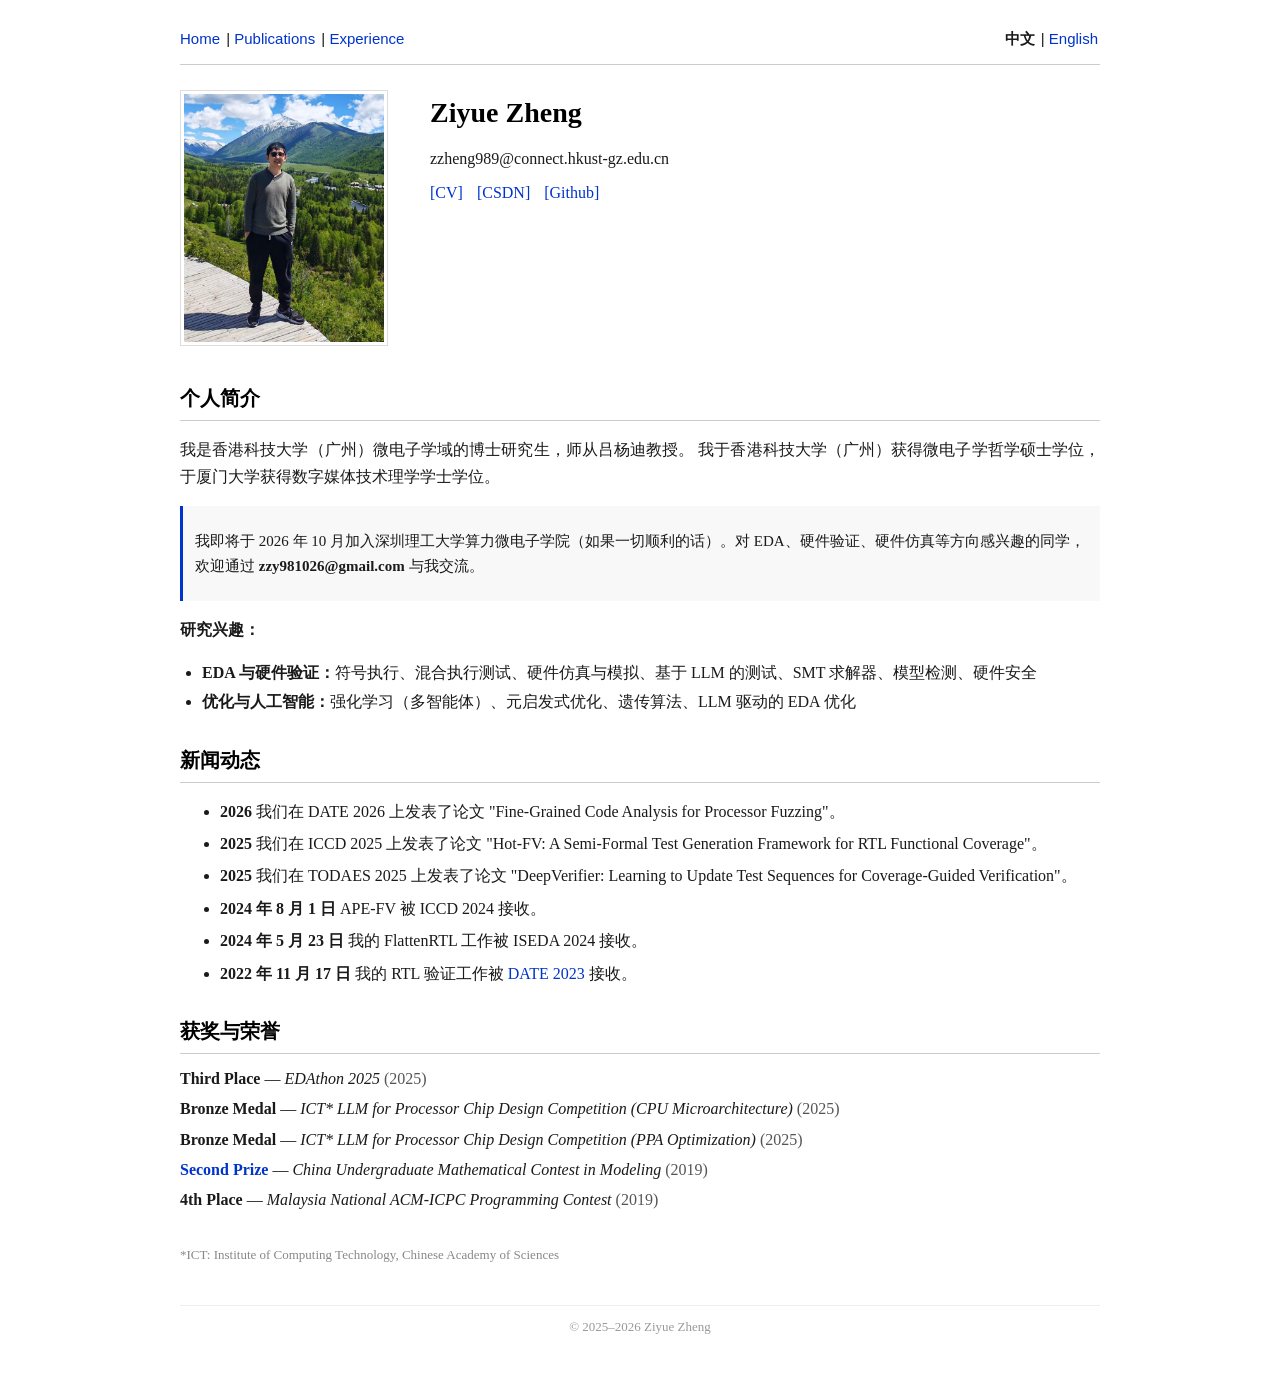
==== index.html @ 9f21223e "Redesign homepage to bilingual (zh/en) minimal academic style - Replaced Bootstrap-based layout with" ====
<!doctype html>
<html lang="zh">
<head>
    <meta charset="utf-8">
    <meta name="viewport" content="width=device-width, initial-scale=1">
    <meta name="keywords" content="Ziyue Zheng, HKUST, EDA, Hardware Verification" />
    <meta name="description" content="Ziyue Zheng's Homepage" />
    <title>Home | Ziyue Zheng</title>
    <link rel="shortcut icon" href="assets/img/favicon.ico" />
    <link rel="stylesheet" href="assets/css/style.css">
</head>
<body>

<div class="container">

<!-- Navigation -->
<nav>
    <a href="index.html">Home</a> |
    <a href="publications.html">Publications</a> |
    <a href="experience.html">Experience</a>
    <span class="lang-nav">
        <a href="#" onclick="setLang('zh'); return false;" class="lang-zh active-lang">中文</a>
        |
        <a href="#" onclick="setLang('en'); return false;" class="lang-en">English</a>
    </span>
</nav>

<!-- Profile (language-independent) -->
<table class="profile-table">
    <tr>
        <td class="photo-cell">
            <img src="assets/img/ziyue-photo.jpeg" alt="Ziyue Zheng" class="portrait">
        </td>
        <td>
            <div class="name">Ziyue Zheng</div>
            <div class="profile-detail">zzheng989@connect.hkust-gz.edu.cn</div>
            <div class="profile-detail" style="margin-top:8px;">
                <a href="assets/cv/Ziyue_ZHENG_CV_EN_CN.pdf" target="_blank">[CV]</a>
                <a href="https://blog.csdn.net/narcissus2_" target="_blank">[CSDN]</a>
                <a href="https://github.com/MrWater98" target="_blank">[Github]</a>
            </div>
        </td>
    </tr>
</table>

<!-- ============ CHINESE CONTENT ============ -->
<div id="lang-zh" data-lang-container class="active">

<div class="section-header">个人简介</div>

<div class="about-text">
    <p>
        我是香港科技大学（广州）微电子学域的博士研究生，师从吕杨迪教授。
        我于香港科技大学（广州）获得微电子学哲学硕士学位，于厦门大学获得数字媒体技术理学学士学位。
    </p>
</div>

<div class="intro-notice">
    <p>
        我即将于 2026 年 10 月加入深圳理工大学算力微电子学院（如果一切顺利的话）。对 EDA、硬件验证、硬件仿真等方向感兴趣的同学，欢迎通过 <strong>zzy981026@gmail.com</strong> 与我交流。
    </p>
</div>

<div class="about-text">
    <p><strong>研究兴趣：</strong></p>
    <ul>
        <li><strong>EDA 与硬件验证：</strong>符号执行、混合执行测试、硬件仿真与模拟、基于 LLM 的测试、SMT 求解器、模型检测、硬件安全</li>
        <li><strong>优化与人工智能：</strong>强化学习（多智能体）、元启发式优化、遗传算法、LLM 驱动的 EDA 优化</li>
    </ul>
</div>

<div class="section-header">新闻动态</div>

<div class="newsblock">
    <ul>
        <li><b>2026</b> 我们在 DATE 2026 上发表了论文 "Fine-Grained Code Analysis for Processor Fuzzing"。</li>
        <li><b>2025</b> 我们在 ICCD 2025 上发表了论文 "Hot-FV: A Semi-Formal Test Generation Framework for RTL Functional Coverage"。</li>
        <li><b>2025</b> 我们在 TODAES 2025 上发表了论文 "DeepVerifier: Learning to Update Test Sequences for Coverage-Guided Verification"。</li>
        <li><b>2024 年 8 月 1 日</b> APE-FV 被 ICCD 2024 接收。</li>
        <li><b>2024 年 5 月 23 日</b> 我的 FlattenRTL 工作被 ISEDA 2024 接收。</li>
        <li><b>2022 年 11 月 17 日</b> 我的 RTL 验证工作被 <a href="https://www.date-conference.com/date-2023-accepted-papers" target="_blank">DATE 2023</a> 接收。</li>
    </ul>
</div>

<div class="section-header">获奖与荣誉</div>

<div class="item-row"><span class="item-title">Third Place</span> — <span class="item-venue">EDAthon 2025</span> <span class="item-date">(2025)</span></div>
<div class="item-row"><span class="item-title">Bronze Medal</span> — <span class="item-venue">ICT* LLM for Processor Chip Design Competition (CPU Microarchitecture)</span> <span class="item-date">(2025)</span></div>
<div class="item-row"><span class="item-title">Bronze Medal</span> — <span class="item-venue">ICT* LLM for Processor Chip Design Competition (PPA Optimization)</span> <span class="item-date">(2025)</span></div>
<div class="item-row"><span class="item-title"><a href="http://www.xmu.edu.my/2019/1205/c18694a389325/page.htm">Second Prize</a></span> — <span class="item-venue">China Undergraduate Mathematical Contest in Modeling</span> <span class="item-date">(2019)</span></div>
<div class="item-row"><span class="item-title">4th Place</span> — <span class="item-venue">Malaysia National ACM-ICPC Programming Contest</span> <span class="item-date">(2019)</span></div>

<div style="margin-top:30px; font-size:13px; color:#888;">
    *ICT: Institute of Computing Technology, Chinese Academy of Sciences
</div>

</div>
<!-- ============ END CHINESE CONTENT ============ -->

<!-- ============ ENGLISH CONTENT ============ -->
<div id="lang-en" data-lang-container>

<div class="section-header">About</div>

<div class="about-text">
    <p>
        I am currently a PhD student in the Microelectronics Thrust at
        <a href="https://hkust-gz.edu.cn/" target="_blank">HKUST(GZ)</a>,
        supervised by
        <a href="https://yangdilyu.people.ust.hk/" target="_blank">Prof. Yangdi Lyu</a>.
        I received my MPhil in Microelectronics from HKUST(GZ) and my Bachelor's degree in Digital Media Technology from Xiamen University.
    </p>
</div>

<div class="intro-notice">
    <p>
        I will be joining the School of Computing and Microelectronics at Shenzhen University of Technology around October 2026 (hopefully!). Those interested in EDA, hardware verification, hardware emulation, or related areas are welcome to reach out at <strong>zzy981026@gmail.com</strong>.
    </p>
</div>

<div class="about-text">
    <p><strong>Research Interests:</strong></p>
    <ul>
        <li><strong>EDA &amp; Hardware Verification:</strong> Symbolic Execution, Concolic Testing, Hardware Simulation &amp; Emulation, LLM-based Testing, SMT Solver, Model Checking, Hardware Security</li>
        <li><strong>Optimization &amp; AI:</strong> Reinforcement Learning (Multi-agent), Meta-heuristic Optimization, Genetic Algorithm, LLM-driven EDA Optimization</li>
    </ul>
</div>

<div class="section-header">News</div>

<div class="newsblock">
    <ul>
        <li><b>2026</b> Our paper on "Fine-Grained Code Analysis for Processor Fuzzing" is accepted in DATE 2026.</li>
        <li><b>2025</b> Our paper on "Hot-FV: A Semi-Formal Test Generation Framework for RTL Functional Coverage" is accepted in ICCD 2025.</li>
        <li><b>2025</b> Our paper on "DeepVerifier: Learning to Update Test Sequences for Coverage-Guided Verification" is accepted in TODAES 2025.</li>
        <li><b>August 1, 2024</b> APE-FV is accepted in ICCD 2024.</li>
        <li><b>May 23, 2024</b> My work on FlattenRTL is accepted in ISEDA 2024.</li>
        <li><b>Nov 17, 2022</b> My work on RTL Validation is accepted in <a href="https://www.date-conference.com/date-2023-accepted-papers" target="_blank">DATE 2023</a>.</li>
    </ul>
</div>

<div class="section-header">Selected Awards</div>

<div class="item-row"><span class="item-title">Third Place</span> — <span class="item-venue">EDAthon 2025</span> <span class="item-date">(2025)</span></div>
<div class="item-row"><span class="item-title">Bronze Medal</span> — <span class="item-venue">ICT* LLM for Processor Chip Design Competition (CPU Microarchitecture)</span> <span class="item-date">(2025)</span></div>
<div class="item-row"><span class="item-title">Bronze Medal</span> — <span class="item-venue">ICT* LLM for Processor Chip Design Competition (PPA Optimization)</span> <span class="item-date">(2025)</span></div>
<div class="item-row"><span class="item-title"><a href="http://www.xmu.edu.my/2019/1205/c18694a389325/page.htm">Second Prize</a></span> — <span class="item-venue">China Undergraduate Mathematical Contest in Modeling</span> <span class="item-date">(2019)</span></div>
<div class="item-row"><span class="item-title">4th Place</span> — <span class="item-venue">Malaysia National ACM-ICPC Programming Contest</span> <span class="item-date">(2019)</span></div>

<div style="margin-top:30px; font-size:13px; color:#888;">
    *ICT: Institute of Computing Technology, Chinese Academy of Sciences
</div>

</div>
<!-- ============ END ENGLISH CONTENT ============ -->

<div class="footer">
    &copy; 2025&ndash;2026 Ziyue Zheng
</div>

</div>

<script src="assets/js/style.js"></script>
</body>
</html>
---- assets/css/style.css ----
/* ===== Minimal Academic Homepage Style ===== */

body {
    font-family: Georgia, "Times New Roman", Times, serif;
    font-size: 16px;
    line-height: 1.65;
    color: #1a1a1a;
    background: #fff;
    margin: 0;
    padding: 0;
}

.container {
    max-width: 920px;
    margin: 0 auto;
    padding: 15px 30px 60px 30px;
}

/* === Navigation === */
nav {
    border-bottom: 1px solid #ccc;
    padding: 12px 0;
    margin-bottom: 25px;
    font-family: Arial, Helvetica, sans-serif;
    font-size: 15px;
}

nav a {
    margin-right: 2px;
    color: #0033cc;
    text-decoration: none;
}

nav a:hover {
    color: #cc0000;
    text-decoration: underline;
}

nav .lang-nav {
    float: right;
}

nav .lang-nav a.active-lang {
    color: #1a1a1a;
    font-weight: bold;
    cursor: default;
    text-decoration: none;
}

/* === Links === */
a {
    color: #0033cc;
    text-decoration: none;
}
a:visited {
    color: #551a8b;
}
a:hover {
    color: #cc0000;
    text-decoration: underline;
}

/* === Headings === */
h1 {
    font-size: 28px;
    font-weight: bold;
    margin: 0 0 8px 0;
    color: #000;
}

h2 {
    font-size: 20px;
    font-weight: normal;
    margin: 0 0 4px 0;
    color: #333;
}

h3 {
    font-size: 18px;
    font-weight: bold;
    margin: 0 0 4px 0;
    color: #000;
}

/* === Profile Section === */
.profile-table {
    width: 100%;
    border-collapse: collapse;
    margin-bottom: 25px;
}

.profile-table td {
    vertical-align: top;
    padding: 0;
}

.photo-cell {
    width: 220px;
    padding-right: 30px !important;
}

.portrait {
    width: 200px;
    border: 1px solid #ddd;
    padding: 3px;
}

.name {
    font-size: 28px;
    font-weight: bold;
    color: #000;
    margin-bottom: 10px;
}

.profile-detail {
    margin: 3px 0;
    font-size: 16px;
}

.profile-detail a {
    margin-right: 10px;
}

/* === Section Headers === */
.section-header {
    font-size: 20px;
    font-weight: bold;
    color: #000;
    border-bottom: 1px solid #ccc;
    padding-bottom: 5px;
    margin: 28px 0 12px 0;
    font-family: Arial, Helvetica, sans-serif;
}

/* === About === */
.about-text {
    text-align: justify;
    margin-bottom: 12px;
}

.about-text ul {
    margin: 6px 0;
    padding-left: 22px;
}

.about-text li {
    margin-bottom: 3px;
}

/* === News === */
.newsblock {
    margin: 8px 0 12px 0;
}

.newsblock li {
    margin-bottom: 6px;
}

/* === Awards / Item rows === */
.item-row {
    margin: 4px 0;
}

.item-title {
    font-weight: bold;
}

.item-venue {
    font-style: italic;
}

.item-date {
    color: #555;
}

/* === Publications === */
.pub-year {
    font-size: 18px;
    font-weight: bold;
    color: #8b0000;
    margin: 22px 0 8px 0;
    border-bottom: 1px dotted #ddd;
    padding-bottom: 3px;
}

.pub-entry {
    margin: 10px 0 14px 0;
}

.pub-title {
    font-weight: bold;
    font-size: 16px;
}

.pub-authors {
    font-size: 15px;
    color: #333;
}

.pub-venue {
    font-size: 15px;
    color: #555;
}

.pub-title a {
    color: #1a1a1a;
}

.pub-title a:hover {
    color: #cc0000;
}

/* === Experience === */
.exp-entry {
    margin: 12px 0;
}

.exp-position {
    font-weight: bold;
    color: #0033cc;
    font-size: 16px;
}

.exp-affiliation {
    font-style: italic;
    color: #333;
}

.exp-time {
    color: #666;
    font-size: 14px;
}

.exp-description {
    margin: 3px 0 0 0;
    text-align: justify;
}

/* === Service === */
.service-entry {
    margin: 10px 0;
}

.service-title {
    font-weight: bold;
}

.service-detail {
    color: #555;
}

/* === Skills === */
.skills p {
    margin: 4px 0;
}

/* === Introduction notice (joining SUT) === */
.intro-notice {
    background: #f8f8f8;
    border-left: 3px solid #0033cc;
    padding: 8px 12px;
    margin: 12px 0;
    font-size: 15px;
}

/* === Language toggle === */
[data-lang-container] {
    display: none;
}
[data-lang-container].active {
    display: block;
}

/* === Footer === */
.footer {
    margin-top: 40px;
    padding-top: 10px;
    border-top: 1px solid #eee;
    font-size: 13px;
    color: #999;
    text-align: center;
}

/* === Responsive === */
@media (max-width: 640px) {
    .container {
        padding: 10px 15px 40px 15px;
    }
    .profile-table, .profile-table tbody, .profile-table tr, .profile-table td {
        display: block;
    }
    .photo-cell {
        width: auto;
        padding-right: 0 !important;
        text-align: center;
        margin-bottom: 15px;
    }
    .portrait {
        width: 160px;
    }
    nav .lang-nav {
        float: none;
        display: block;
        margin-top: 5px;
    }
}
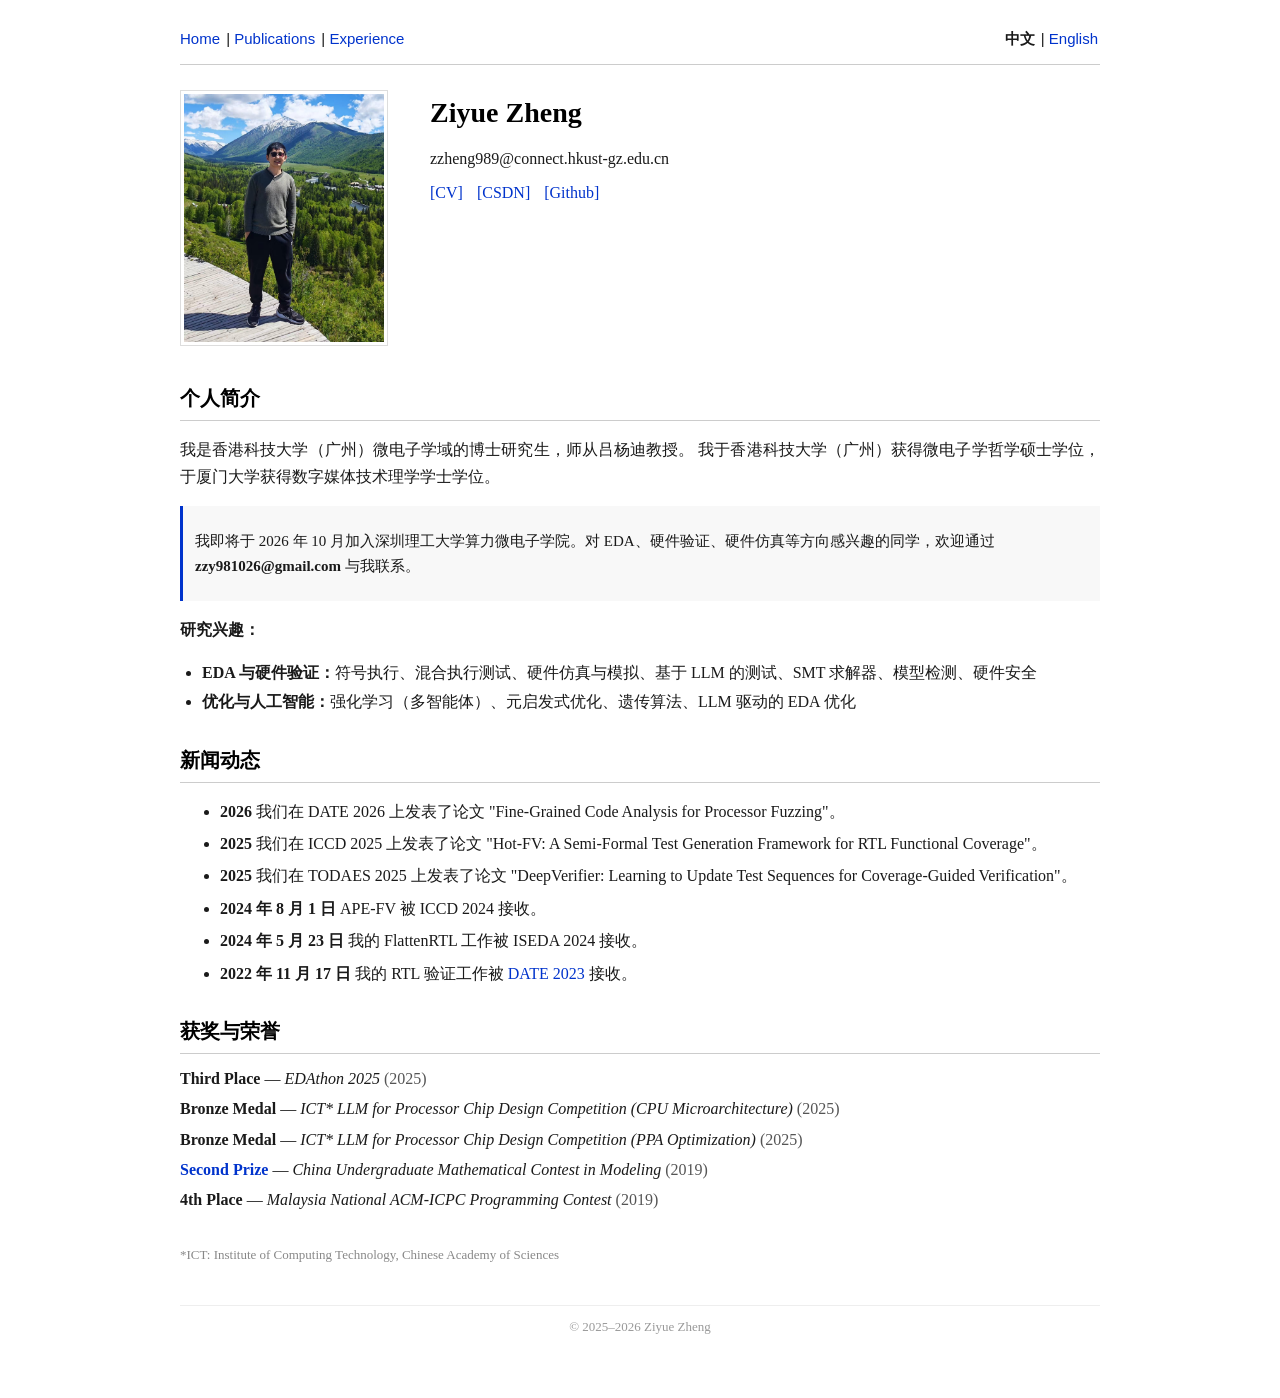
==== commit 8a78db1c: "Revise joining notice: remove qualifier, use 联系 instead of 交流" ====
--- a/index.html
+++ b/index.html
@@ -57,7 +57,7 @@
 
 <div class="intro-notice">
     <p>
-        我即将于 2026 年 10 月加入深圳理工大学算力微电子学院（如果一切顺利的话）。对 EDA、硬件验证、硬件仿真等方向感兴趣的同学，欢迎通过 <strong>zzy981026@gmail.com</strong> 与我交流。
+        我即将于 2026 年 10 月加入深圳理工大学算力微电子学院。对 EDA、硬件验证、硬件仿真等方向感兴趣的同学，欢迎通过 <strong>zzy981026@gmail.com</strong> 与我联系。
     </p>
 </div>
 
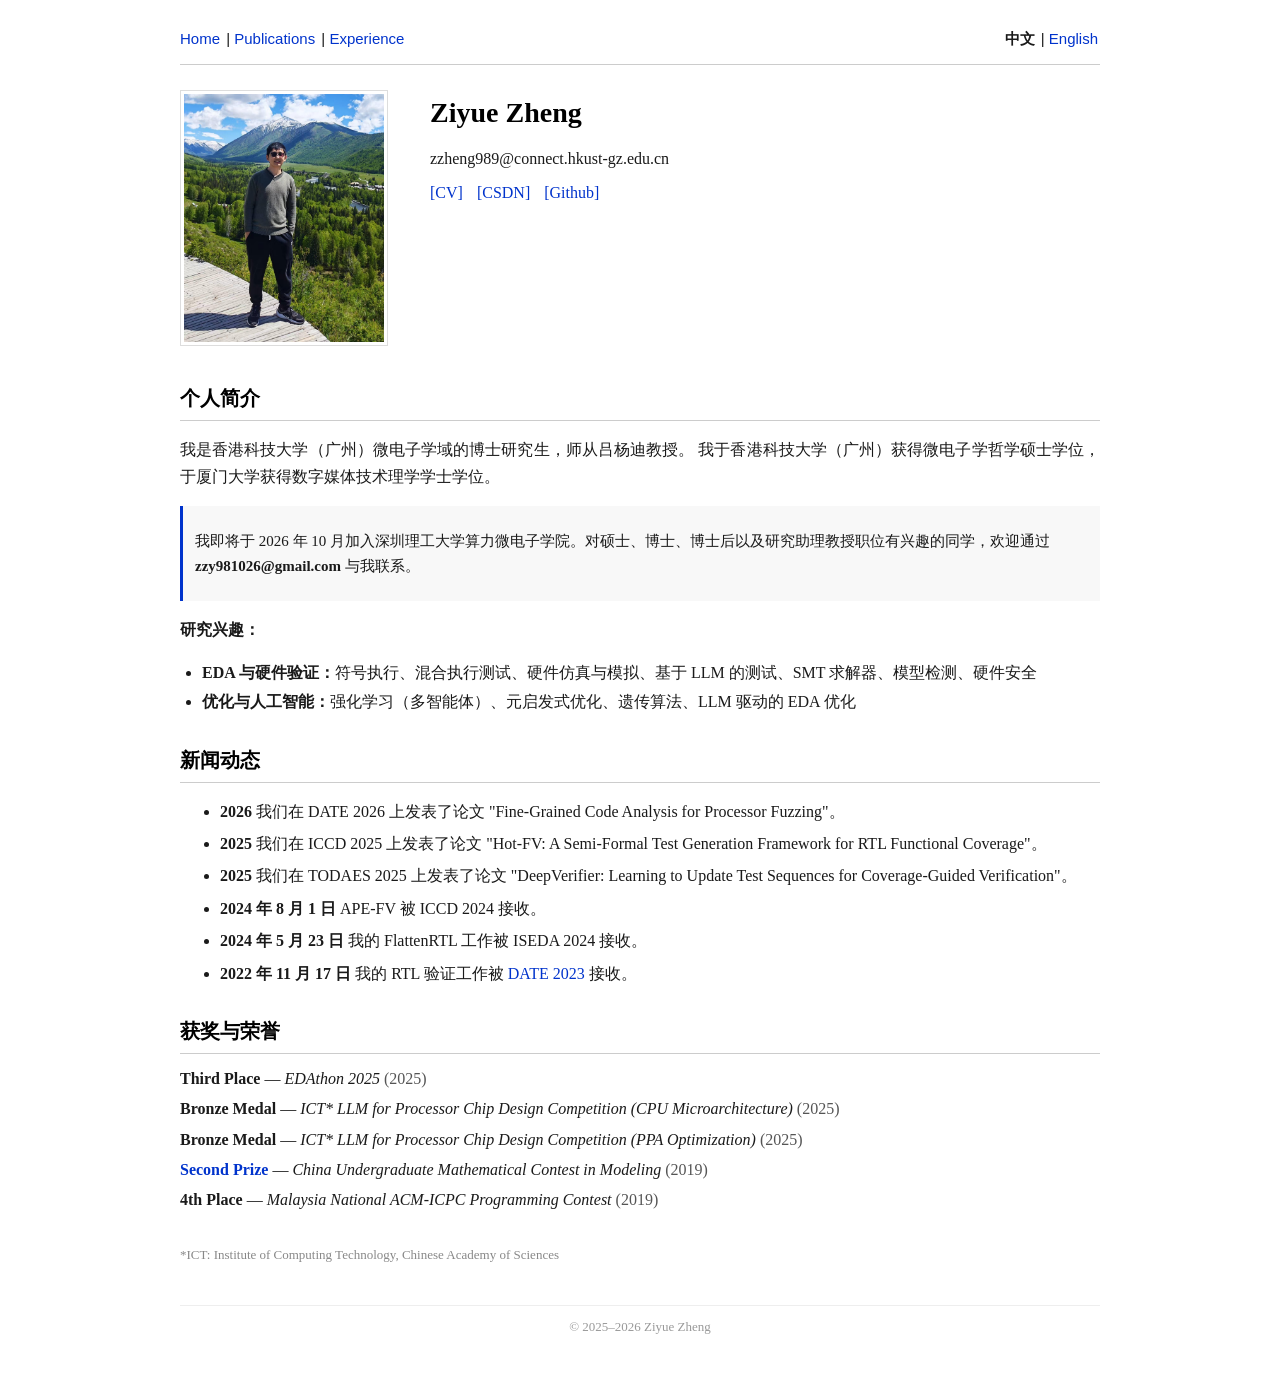
==== commit 1e444f83: "Mention specific positions in joining notice (MS/PhD/Postdoc/RAP)" ====
--- a/index.html
+++ b/index.html
@@ -57,7 +57,7 @@
 
 <div class="intro-notice">
     <p>
-        我即将于 2026 年 10 月加入深圳理工大学算力微电子学院。对 EDA、硬件验证、硬件仿真等方向感兴趣的同学，欢迎通过 <strong>zzy981026@gmail.com</strong> 与我联系。
+        我即将于 2026 年 10 月加入深圳理工大学算力微电子学院。对硕士、博士、博士后以及研究助理教授职位有兴趣的同学，欢迎通过 <strong>zzy981026@gmail.com</strong> 与我联系。
     </p>
 </div>
 
@@ -114,7 +114,7 @@
 
 <div class="intro-notice">
     <p>
-        I will be joining the School of Computing and Microelectronics at Shenzhen University of Technology around October 2026 (hopefully!). Those interested in EDA, hardware verification, hardware emulation, or related areas are welcome to reach out at <strong>zzy981026@gmail.com</strong>.
+        I will be joining the School of Computing and Microelectronics at Shenzhen University of Technology around October 2026. Those interested in MS, PhD, Postdoctoral, or Research Assistant Professor positions are welcome to reach out at <strong>zzy981026@gmail.com</strong>.
     </p>
 </div>
 
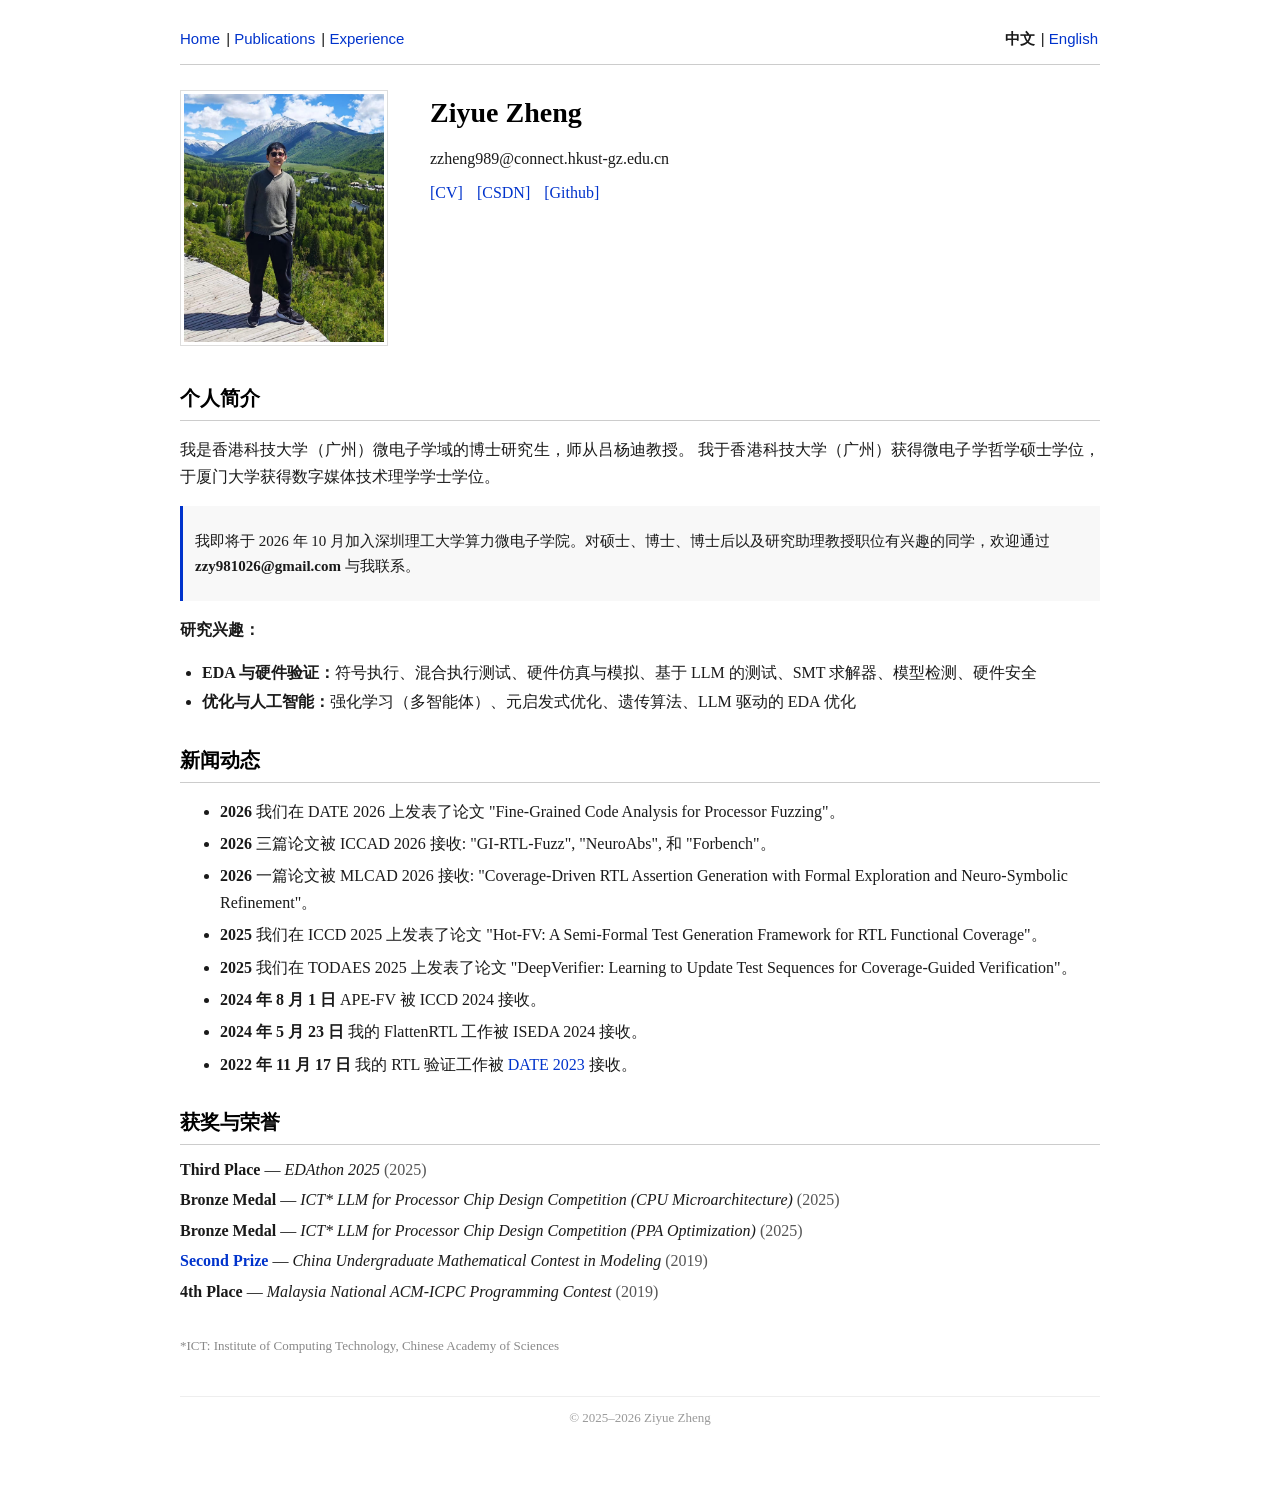
==== commit 86a0d973: "Update publications: 3 ICCAD 2026 + 1 MLCAD 2026 accepted, and update CV Co-Authored-By: DeepSeek-V4" ====
--- a/index.html
+++ b/index.html
@@ -74,6 +74,8 @@
 <div class="newsblock">
     <ul>
         <li><b>2026</b> 我们在 DATE 2026 上发表了论文 "Fine-Grained Code Analysis for Processor Fuzzing"。</li>
+        <li><b>2026</b> 三篇论文被 ICCAD 2026 接收: "GI-RTL-Fuzz", "NeuroAbs", 和 "Forbench"。</li>
+        <li><b>2026</b> 一篇论文被 MLCAD 2026 接收: "Coverage-Driven RTL Assertion Generation with Formal Exploration and Neuro-Symbolic Refinement"。</li>
         <li><b>2025</b> 我们在 ICCD 2025 上发表了论文 "Hot-FV: A Semi-Formal Test Generation Framework for RTL Functional Coverage"。</li>
         <li><b>2025</b> 我们在 TODAES 2025 上发表了论文 "DeepVerifier: Learning to Update Test Sequences for Coverage-Guided Verification"。</li>
         <li><b>2024 年 8 月 1 日</b> APE-FV 被 ICCD 2024 接收。</li>
@@ -131,6 +133,8 @@
 <div class="newsblock">
     <ul>
         <li><b>2026</b> Our paper on "Fine-Grained Code Analysis for Processor Fuzzing" is accepted in DATE 2026.</li>
+        <li><b>2026</b> Three papers are accepted in ICCAD 2026: "GI-RTL-Fuzz", "NeuroAbs", and "Forbench".</li>
+        <li><b>2026</b> One paper is accepted in MLCAD 2026: "Coverage-Driven RTL Assertion Generation with Formal Exploration and Neuro-Symbolic Refinement".</li>
         <li><b>2025</b> Our paper on "Hot-FV: A Semi-Formal Test Generation Framework for RTL Functional Coverage" is accepted in ICCD 2025.</li>
         <li><b>2025</b> Our paper on "DeepVerifier: Learning to Update Test Sequences for Coverage-Guided Verification" is accepted in TODAES 2025.</li>
         <li><b>August 1, 2024</b> APE-FV is accepted in ICCD 2024.</li>
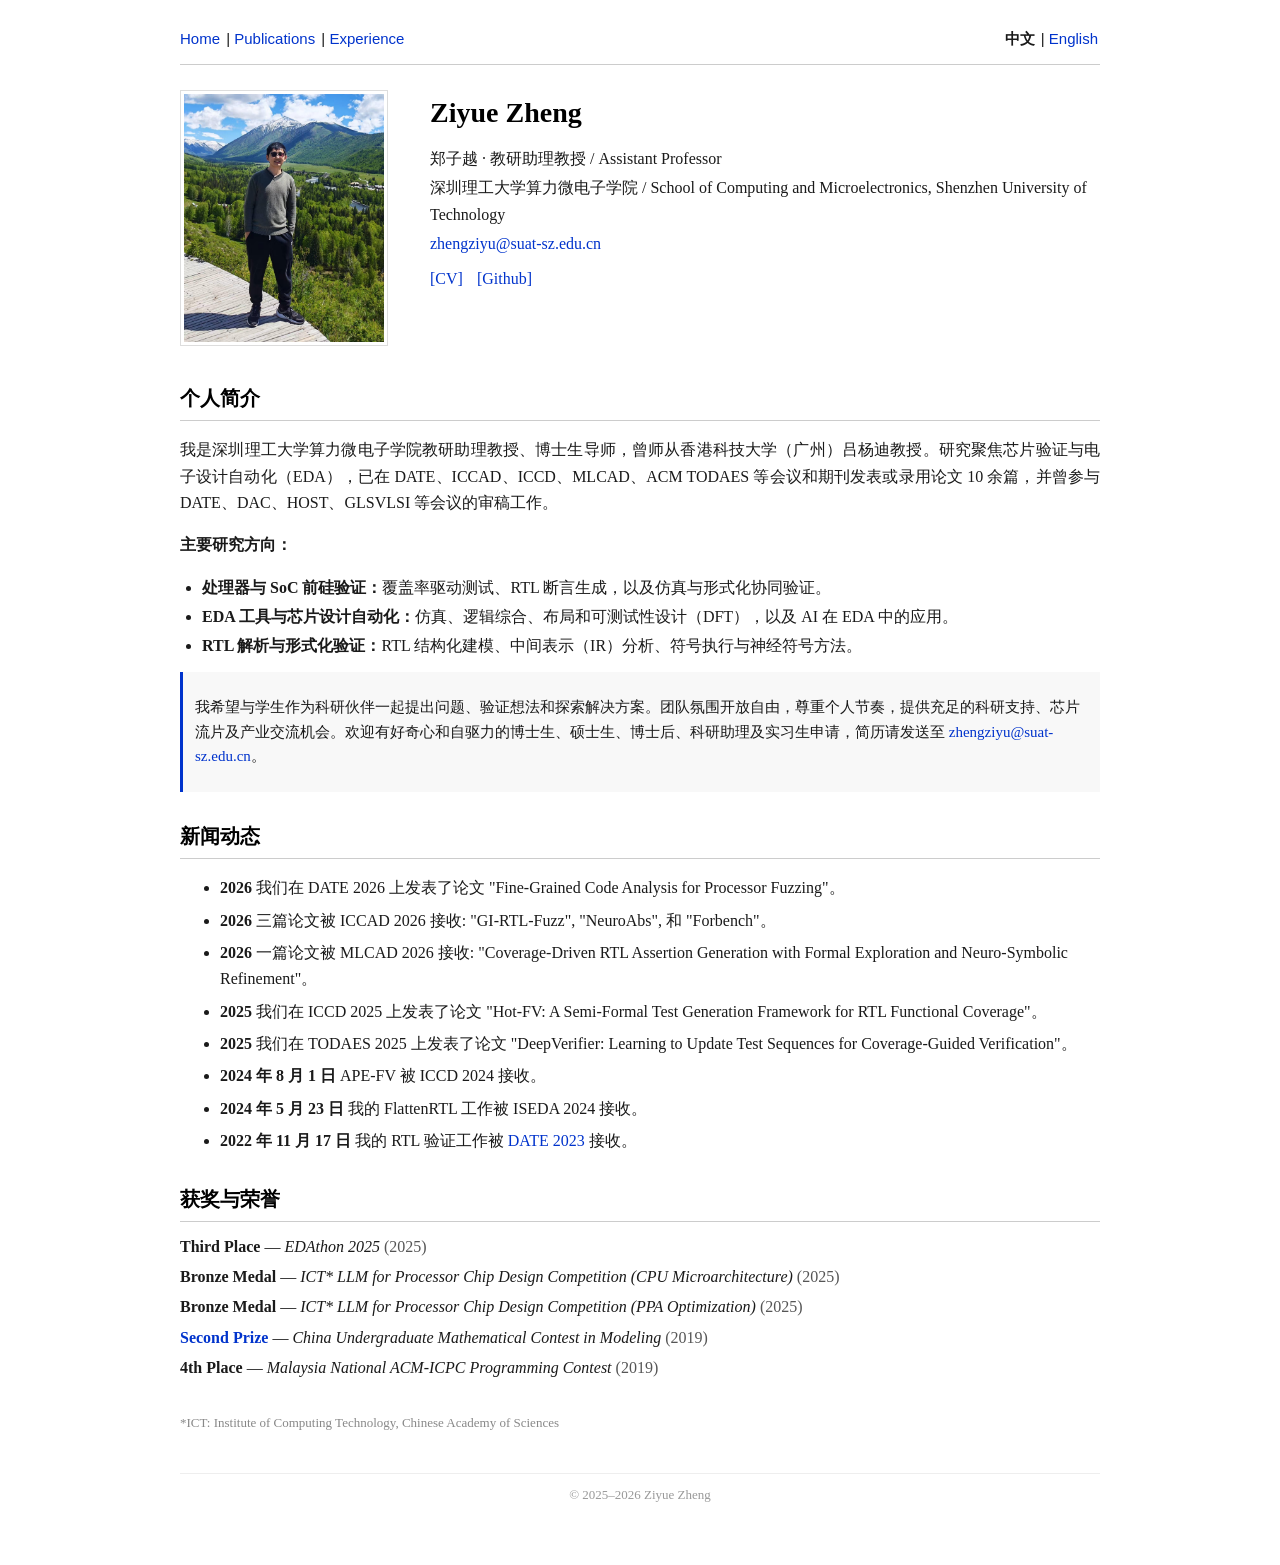
==== commit 2400c804: "Update homepage biography and contact details" ====
--- a/index.html
+++ b/index.html
@@ -3,8 +3,8 @@
 <head>
     <meta charset="utf-8">
     <meta name="viewport" content="width=device-width, initial-scale=1">
-    <meta name="keywords" content="Ziyue Zheng, HKUST, EDA, Hardware Verification" />
-    <meta name="description" content="Ziyue Zheng's Homepage" />
+    <meta name="keywords" content="Ziyue Zheng, 郑子越, Shenzhen University of Technology, EDA, Chip Verification" />
+    <meta name="description" content="Ziyue Zheng's homepage: chip verification and electronic design automation research at Shenzhen University of Technology." />
     <title>Home | Ziyue Zheng</title>
     <link rel="shortcut icon" href="assets/img/favicon.ico" />
     <link rel="stylesheet" href="assets/css/style.css">
@@ -33,10 +33,11 @@
         </td>
         <td>
             <div class="name">Ziyue Zheng</div>
-            <div class="profile-detail">zzheng989@connect.hkust-gz.edu.cn</div>
+            <div class="profile-detail">郑子越 · 教研助理教授 / Assistant Professor</div>
+            <div class="profile-detail">深圳理工大学算力微电子学院 / School of Computing and Microelectronics, Shenzhen University of Technology</div>
+            <div class="profile-detail"><a href="mailto:zhengziyu@suat-sz.edu.cn">zhengziyu@suat-sz.edu.cn</a></div>
             <div class="profile-detail" style="margin-top:8px;">
                 <a href="assets/cv/Ziyue_ZHENG_CV_EN_CN.pdf" target="_blank">[CV]</a>
-                <a href="https://blog.csdn.net/narcissus2_" target="_blank">[CSDN]</a>
                 <a href="https://github.com/MrWater98" target="_blank">[Github]</a>
             </div>
         </td>
@@ -50,23 +51,23 @@
 
 <div class="about-text">
     <p>
-        我是香港科技大学（广州）微电子学域的博士研究生，师从吕杨迪教授。
-        我于香港科技大学（广州）获得微电子学哲学硕士学位，于厦门大学获得数字媒体技术理学学士学位。
+        我是深圳理工大学算力微电子学院教研助理教授、博士生导师，曾师从香港科技大学（广州）吕杨迪教授。研究聚焦芯片验证与电子设计自动化（EDA），已在 DATE、ICCAD、ICCD、MLCAD、ACM TODAES 等会议和期刊发表或录用论文 10 余篇，并曾参与 DATE、DAC、HOST、GLSVLSI 等会议的审稿工作。
     </p>
+</div>
+
+<div class="about-text">
+    <p><strong>主要研究方向：</strong></p>
+    <ul>
+        <li><strong>处理器与 SoC 前硅验证：</strong>覆盖率驱动测试、RTL 断言生成，以及仿真与形式化协同验证。</li>
+        <li><strong>EDA 工具与芯片设计自动化：</strong>仿真、逻辑综合、布局和可测试性设计（DFT），以及 AI 在 EDA 中的应用。</li>
+        <li><strong>RTL 解析与形式化验证：</strong>RTL 结构化建模、中间表示（IR）分析、符号执行与神经符号方法。</li>
+    </ul>
 </div>
 
 <div class="intro-notice">
     <p>
-        我即将于 2026 年 10 月加入深圳理工大学算力微电子学院。对硕士、博士、博士后以及研究助理教授职位有兴趣的同学，欢迎通过 <strong>zzy981026@gmail.com</strong> 与我联系。
+        我希望与学生作为科研伙伴一起提出问题、验证想法和探索解决方案。团队氛围开放自由，尊重个人节奏，提供充足的科研支持、芯片流片及产业交流机会。欢迎有好奇心和自驱力的博士生、硕士生、博士后、科研助理及实习生申请，简历请发送至 <a href="mailto:zhengziyu@suat-sz.edu.cn">zhengziyu@suat-sz.edu.cn</a>。
     </p>
-</div>
-
-<div class="about-text">
-    <p><strong>研究兴趣：</strong></p>
-    <ul>
-        <li><strong>EDA 与硬件验证：</strong>符号执行、混合执行测试、硬件仿真与模拟、基于 LLM 的测试、SMT 求解器、模型检测、硬件安全</li>
-        <li><strong>优化与人工智能：</strong>强化学习（多智能体）、元启发式优化、遗传算法、LLM 驱动的 EDA 优化</li>
-    </ul>
 </div>
 
 <div class="section-header">新闻动态</div>
@@ -106,26 +107,23 @@
 
 <div class="about-text">
     <p>
-        I am currently a PhD student in the Microelectronics Thrust at
-        <a href="https://hkust-gz.edu.cn/" target="_blank">HKUST(GZ)</a>,
-        supervised by
-        <a href="https://yangdilyu.people.ust.hk/" target="_blank">Prof. Yangdi Lyu</a>.
-        I received my MPhil in Microelectronics from HKUST(GZ) and my Bachelor's degree in Digital Media Technology from Xiamen University.
-    </p>
-</div>
-
-<div class="intro-notice">
-    <p>
-        I will be joining the School of Computing and Microelectronics at Shenzhen University of Technology around October 2026. Those interested in MS, PhD, Postdoctoral, or Research Assistant Professor positions are welcome to reach out at <strong>zzy981026@gmail.com</strong>.
+        I am an Assistant Professor and Ph.D. Advisor in the School of Computing and Microelectronics at Shenzhen University of Technology. I previously worked under the supervision of <a href="https://yangdilyu.people.ust.hk/" target="_blank">Prof. Yangdi Lyu</a> at HKUST(GZ). My research focuses on chip verification and electronic design automation (EDA). I have published or had accepted more than 10 papers at venues including DATE, ICCAD, ICCD, MLCAD, and ACM TODAES, and have reviewed for DATE, DAC, HOST, and GLSVLSI.
     </p>
 </div>
 
 <div class="about-text">
     <p><strong>Research Interests:</strong></p>
     <ul>
-        <li><strong>EDA &amp; Hardware Verification:</strong> Symbolic Execution, Concolic Testing, Hardware Simulation &amp; Emulation, LLM-based Testing, SMT Solver, Model Checking, Hardware Security</li>
-        <li><strong>Optimization &amp; AI:</strong> Reinforcement Learning (Multi-agent), Meta-heuristic Optimization, Genetic Algorithm, LLM-driven EDA Optimization</li>
+        <li><strong>Pre-silicon verification of processors and SoCs:</strong> Coverage-driven testing, RTL assertion generation, and combined simulation and formal verification.</li>
+        <li><strong>EDA tools and chip design automation:</strong> Simulation, logic synthesis, placement, design for testability (DFT), and AI for EDA.</li>
+        <li><strong>RTL parsing and formal verification:</strong> Structured RTL modeling, intermediate representation (IR) analysis, symbolic execution, and neuro-symbolic methods.</li>
     </ul>
+</div>
+
+<div class="intro-notice">
+    <p>
+        I see advising as a research partnership: asking questions, testing ideas, and exploring solutions together. Our group offers an open, flexible environment, strong research support, chip tape-out opportunities, and industry connections. We welcome curious and self-motivated Ph.D. and master's students, postdoctoral researchers, research assistants, and interns. Please send your CV to <a href="mailto:zhengziyu@suat-sz.edu.cn">zhengziyu@suat-sz.edu.cn</a>.
+    </p>
 </div>
 
 <div class="section-header">News</div>
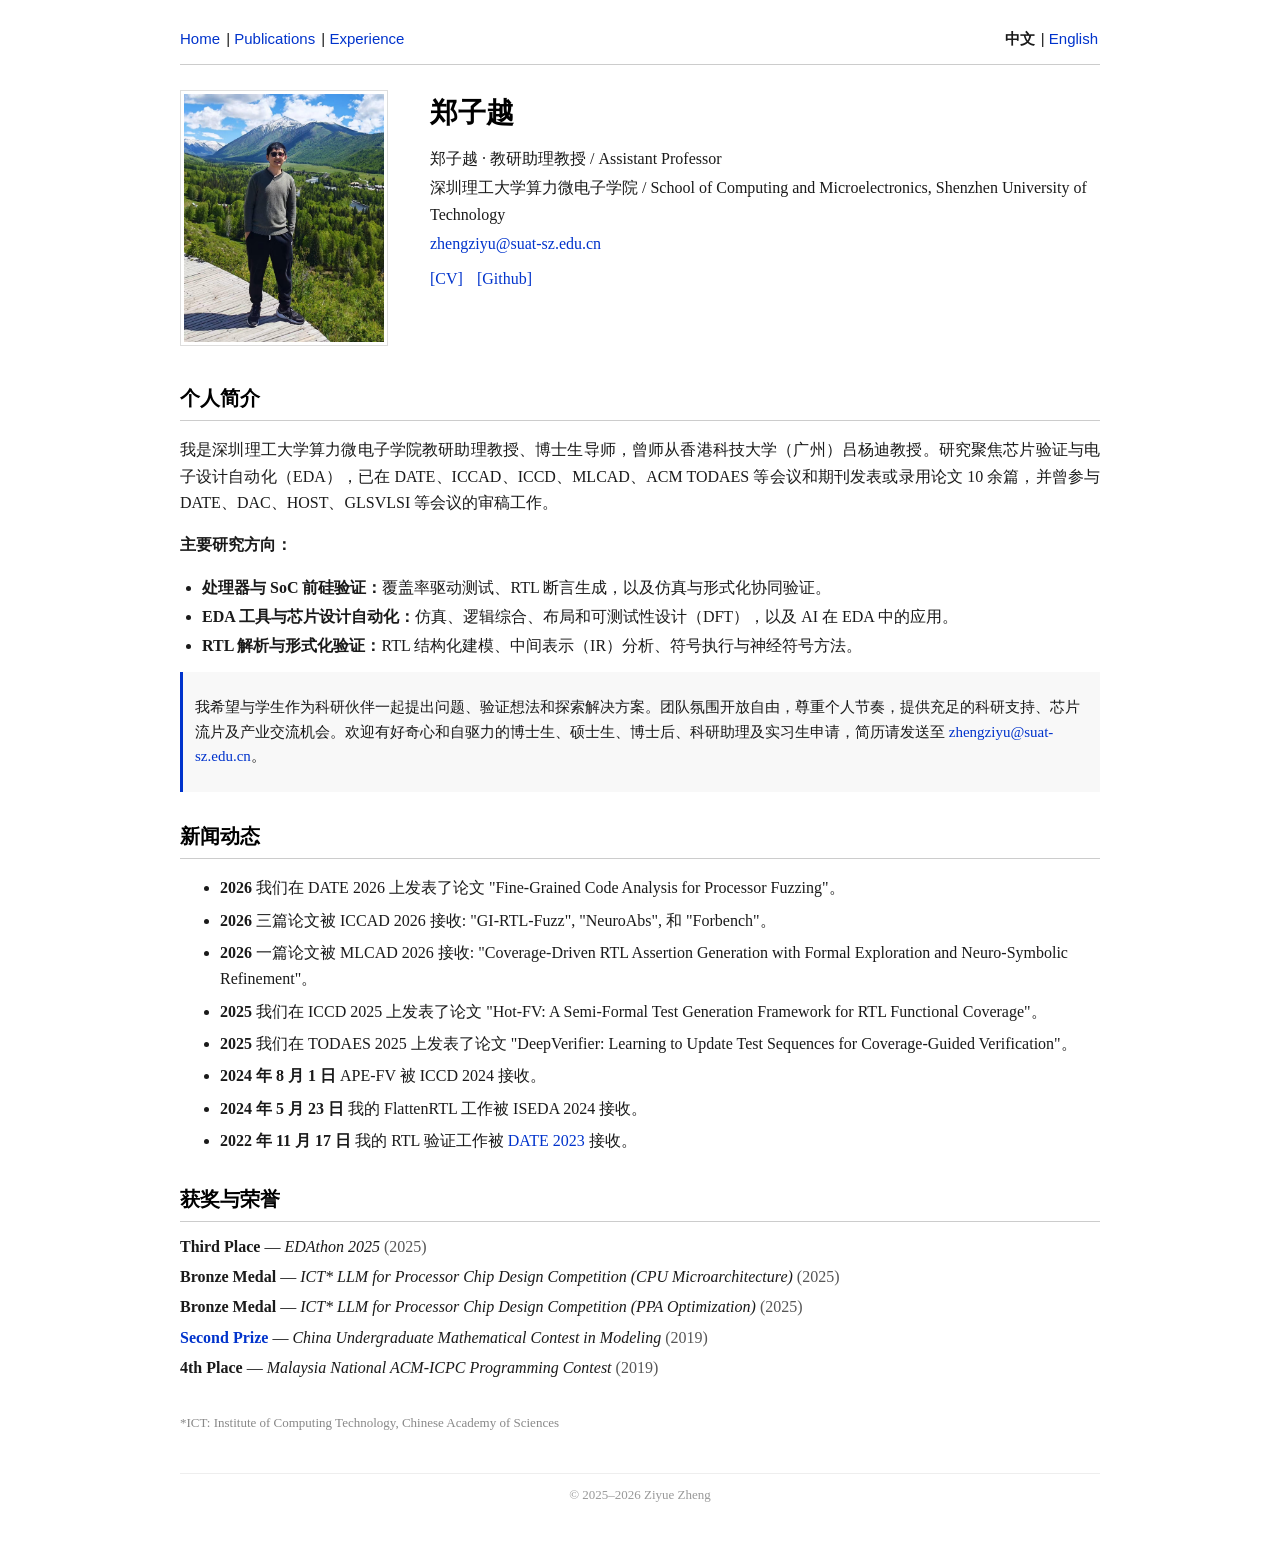
==== commit 50b345d0: "Update bilingual name and academic experience" ====
--- a/index.html
+++ b/index.html
@@ -32,7 +32,7 @@
             <img src="assets/img/ziyue-photo.jpeg" alt="Ziyue Zheng" class="portrait">
         </td>
         <td>
-            <div class="name">Ziyue Zheng</div>
+            <div class="name"><span data-lang-name="zh">郑子越</span><span data-lang-name="en" hidden>Ziyue Zheng</span></div>
             <div class="profile-detail">郑子越 · 教研助理教授 / Assistant Professor</div>
             <div class="profile-detail">深圳理工大学算力微电子学院 / School of Computing and Microelectronics, Shenzhen University of Technology</div>
             <div class="profile-detail"><a href="mailto:zhengziyu@suat-sz.edu.cn">zhengziyu@suat-sz.edu.cn</a></div>
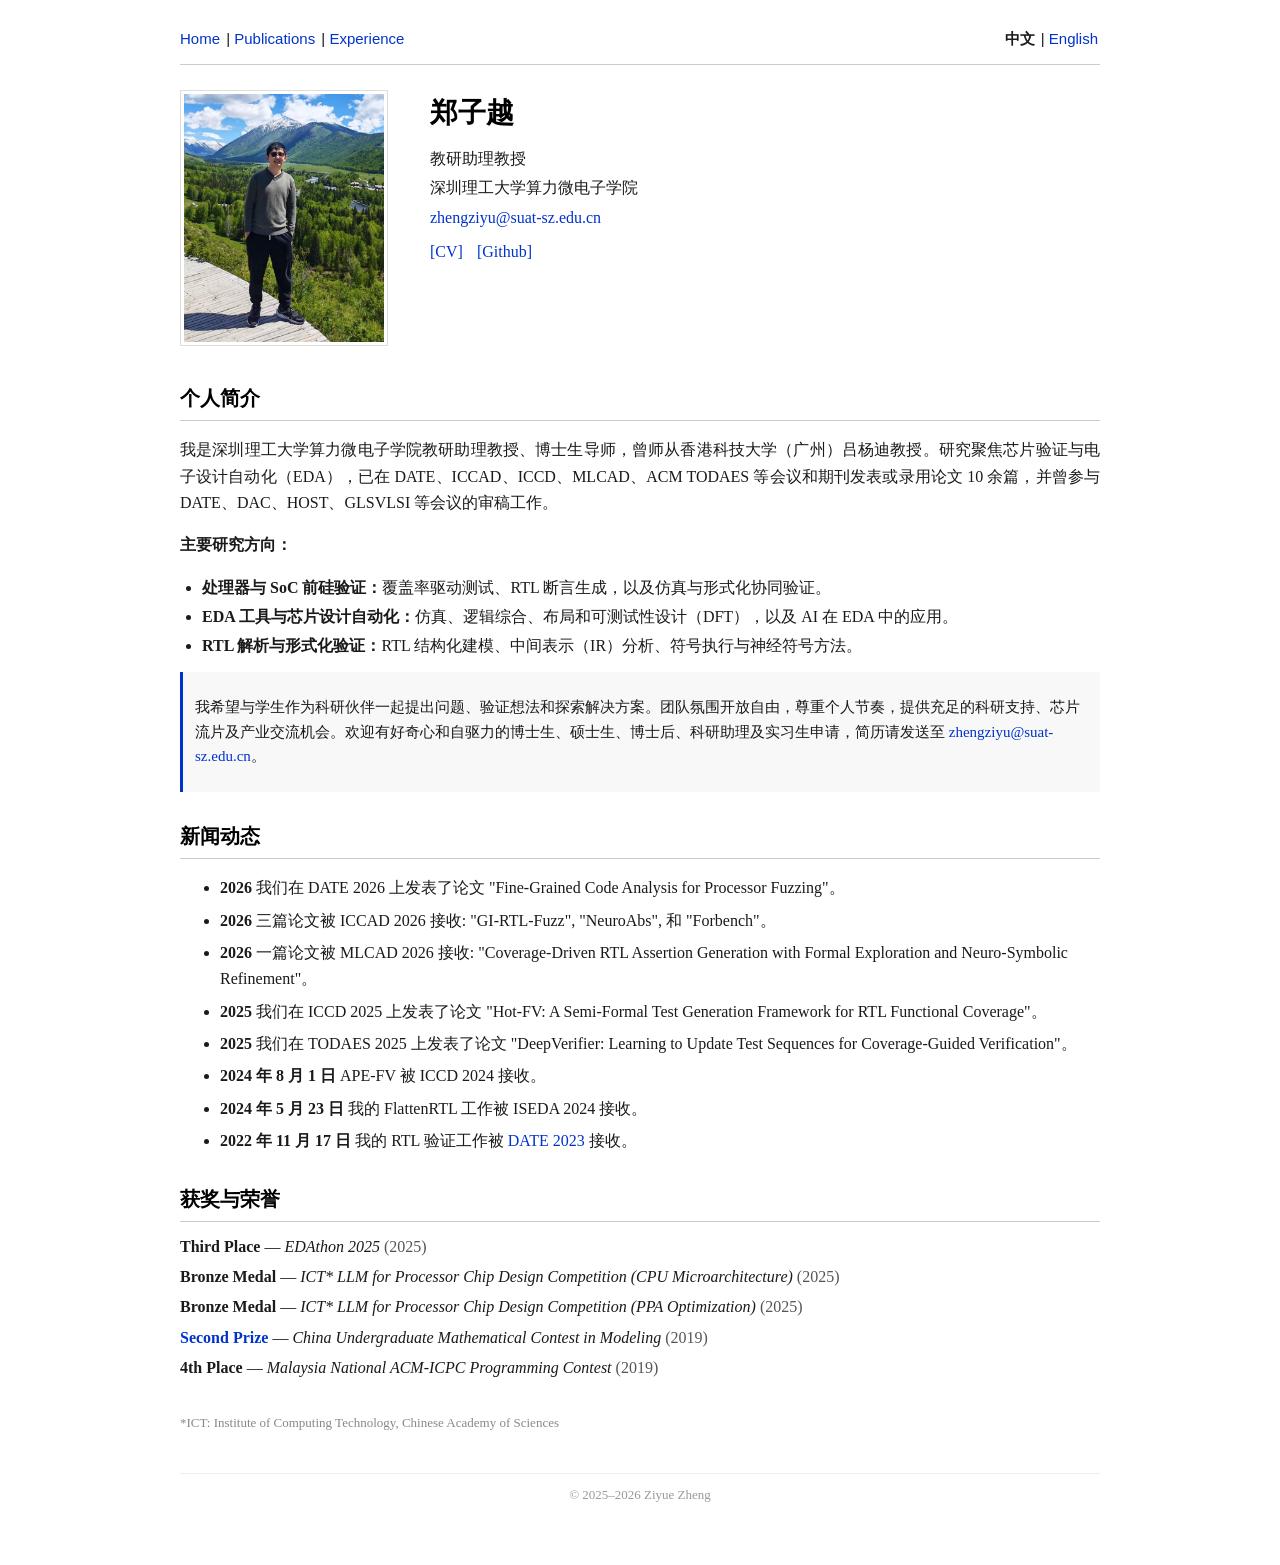
==== commit 703e4dc4: "Refine bilingual homepage profile labels" ====
--- a/index.html
+++ b/index.html
@@ -33,8 +33,8 @@
         </td>
         <td>
             <div class="name"><span data-lang-name="zh">郑子越</span><span data-lang-name="en" hidden>Ziyue Zheng</span></div>
-            <div class="profile-detail">郑子越 · 教研助理教授 / Assistant Professor</div>
-            <div class="profile-detail">深圳理工大学算力微电子学院 / School of Computing and Microelectronics, Shenzhen University of Technology</div>
+            <div class="profile-detail"><span data-lang-name="zh">教研助理教授</span><span data-lang-name="en" hidden>Assistant Professor</span></div>
+            <div class="profile-detail"><span data-lang-name="zh">深圳理工大学算力微电子学院</span><span data-lang-name="en" hidden>Computility Microelectronics, SUAT</span></div>
             <div class="profile-detail"><a href="mailto:zhengziyu@suat-sz.edu.cn">zhengziyu@suat-sz.edu.cn</a></div>
             <div class="profile-detail" style="margin-top:8px;">
                 <a href="assets/cv/Ziyue_ZHENG_CV_EN_CN.pdf" target="_blank">[CV]</a>
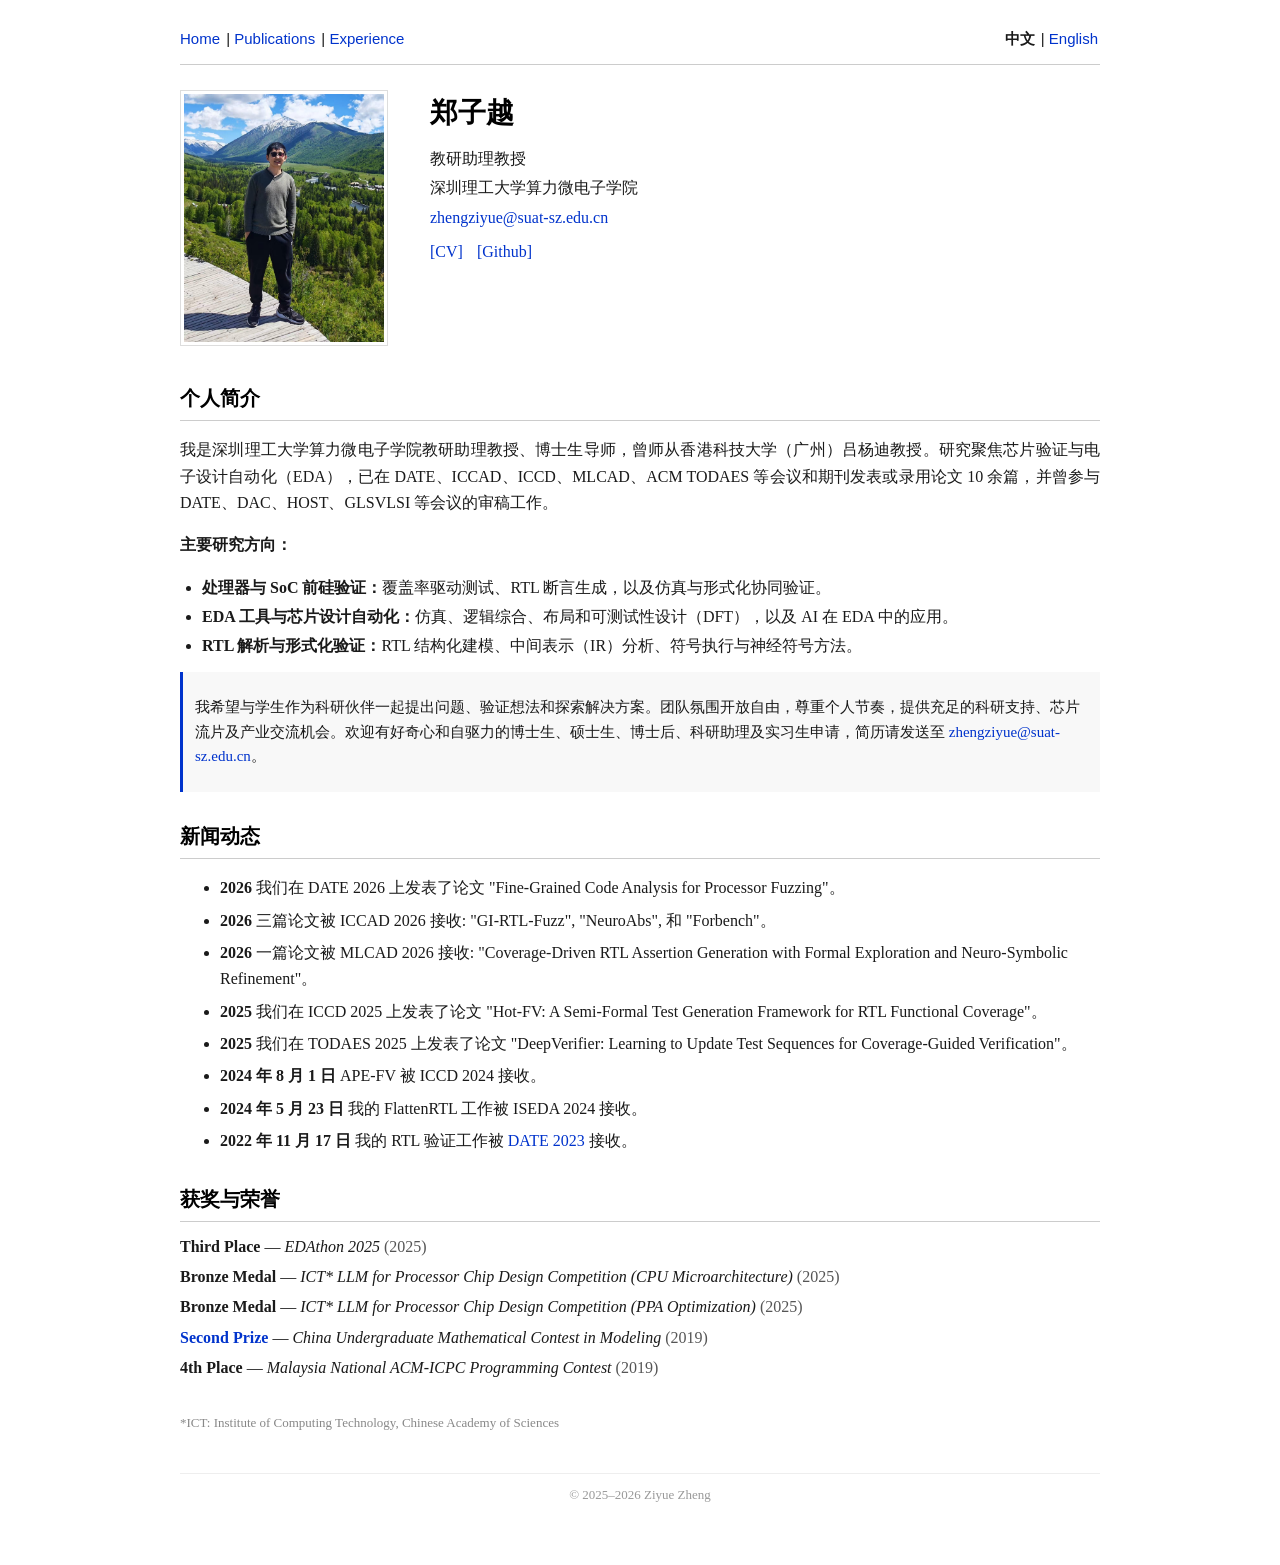
==== commit ef01074f: "Correct homepage email address" ====
--- a/index.html
+++ b/index.html
@@ -35,7 +35,7 @@
             <div class="name"><span data-lang-name="zh">郑子越</span><span data-lang-name="en" hidden>Ziyue Zheng</span></div>
             <div class="profile-detail"><span data-lang-name="zh">教研助理教授</span><span data-lang-name="en" hidden>Assistant Professor</span></div>
             <div class="profile-detail"><span data-lang-name="zh">深圳理工大学算力微电子学院</span><span data-lang-name="en" hidden>Computility Microelectronics, SUAT</span></div>
-            <div class="profile-detail"><a href="mailto:zhengziyu@suat-sz.edu.cn">zhengziyu@suat-sz.edu.cn</a></div>
+            <div class="profile-detail"><a href="mailto:zhengziyue@suat-sz.edu.cn">zhengziyue@suat-sz.edu.cn</a></div>
             <div class="profile-detail" style="margin-top:8px;">
                 <a href="assets/cv/Ziyue_ZHENG_CV_EN_CN.pdf" target="_blank">[CV]</a>
                 <a href="https://github.com/MrWater98" target="_blank">[Github]</a>
@@ -66,7 +66,7 @@
 
 <div class="intro-notice">
     <p>
-        我希望与学生作为科研伙伴一起提出问题、验证想法和探索解决方案。团队氛围开放自由，尊重个人节奏，提供充足的科研支持、芯片流片及产业交流机会。欢迎有好奇心和自驱力的博士生、硕士生、博士后、科研助理及实习生申请，简历请发送至 <a href="mailto:zhengziyu@suat-sz.edu.cn">zhengziyu@suat-sz.edu.cn</a>。
+        我希望与学生作为科研伙伴一起提出问题、验证想法和探索解决方案。团队氛围开放自由，尊重个人节奏，提供充足的科研支持、芯片流片及产业交流机会。欢迎有好奇心和自驱力的博士生、硕士生、博士后、科研助理及实习生申请，简历请发送至 <a href="mailto:zhengziyue@suat-sz.edu.cn">zhengziyue@suat-sz.edu.cn</a>。
     </p>
 </div>
 
@@ -122,7 +122,7 @@
 
 <div class="intro-notice">
     <p>
-        I see advising as a research partnership: asking questions, testing ideas, and exploring solutions together. Our group offers an open, flexible environment, strong research support, chip tape-out opportunities, and industry connections. We welcome curious and self-motivated Ph.D. and master's students, postdoctoral researchers, research assistants, and interns. Please send your CV to <a href="mailto:zhengziyu@suat-sz.edu.cn">zhengziyu@suat-sz.edu.cn</a>.
+        I see advising as a research partnership: asking questions, testing ideas, and exploring solutions together. Our group offers an open, flexible environment, strong research support, chip tape-out opportunities, and industry connections. We welcome curious and self-motivated Ph.D. and master's students, postdoctoral researchers, research assistants, and interns. Please send your CV to <a href="mailto:zhengziyue@suat-sz.edu.cn">zhengziyue@suat-sz.edu.cn</a>.
     </p>
 </div>
 
